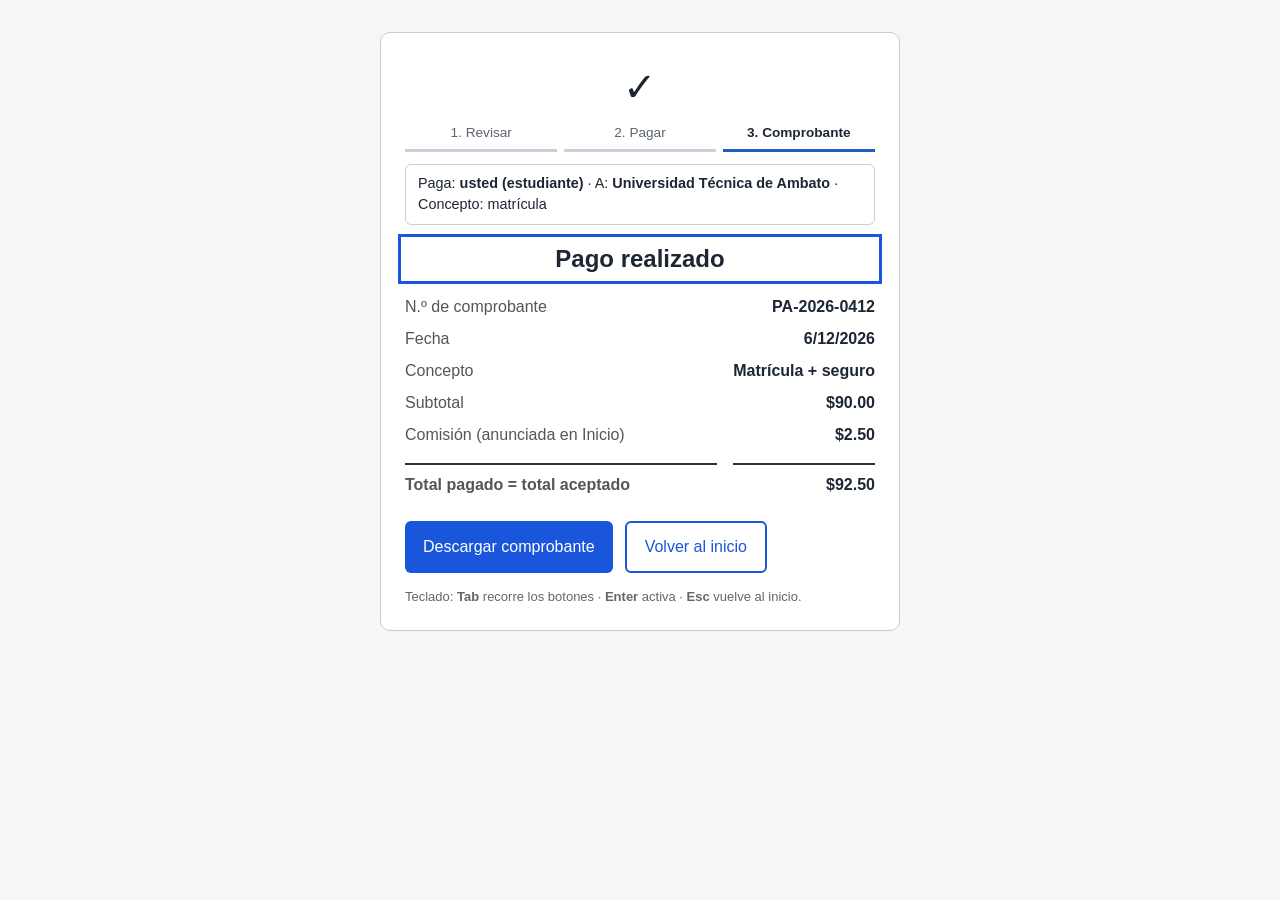
==== APE4-integral/prototipo/v2/confirmacion.html @ 9842c80d "chore(v2): base del prototipo v2 de la prueba integradora" ====
<!DOCTYPE html>
<html lang="es">
<head>
<meta charset="utf-8">
<meta name="viewport" content="width=device-width, initial-scale=1">
<title>Confirmación · Pagos académicos · v2</title>
<link rel="stylesheet" href="styles.css">
<style>
  .conf{max-width:520px;margin:32px auto;padding:24px;border:1px solid #ccc;border-radius:10px;background:#fff;font-family:Arial,sans-serif}
  .ok{font-size:40px;text-align:center}
  .conf h1{text-align:center;font-size:24px;margin:8px 0 18px}
  .conf h1:focus{outline:3px solid #1a56db;outline-offset:4px}
  dl{display:grid;grid-template-columns:1fr auto;gap:8px 16px;margin:0 0 16px}
  dt{color:#555} dd{margin:0;text-align:right;font-weight:bold}
  .total{border-top:2px solid #333;padding-top:8px}
  .aviso{padding:12px;border-radius:6px;margin-bottom:14px}
  .aviso.error{background:#fdecea;border:2px solid #c0392b}
  .acciones{display:flex;gap:12px;flex-wrap:wrap}
  .acciones button,.acciones a{padding:12px 18px;border-radius:6px;font-size:16px;cursor:pointer;text-decoration:none}
  .primario{background:#1a56db;color:#fff;border:0}
  .secundario{background:#fff;color:#1a56db;border:2px solid #1a56db}
  .acciones button:focus-visible,.acciones a:focus-visible{outline:3px solid #f59e0b;outline-offset:3px}
  .ayuda{font-size:13px;color:#666;margin-top:14px}
</style>
</head>
<body>
<main class="conf" aria-labelledby="titulo">
  <div class="ok" aria-hidden="true">✓</div>
  <ol class="pasos" aria-label="Pasos del pago"><li>1. Revisar</li><li>2. Pagar</li><li aria-current="step">3. Comprobante</li></ol>
  <p class="entidad" id="entidad"></p>
  <h1 id="titulo" tabindex="-1">Pago realizado</h1>
  <div id="aviso" role="alert" hidden></div>
  <dl id="detalle"></dl>
  <div class="acciones">
    <button type="button" class="primario" id="descargar">Descargar comprobante</button>
    <a class="secundario" id="volver" href="inicio.html">Volver al inicio</a>
  </div>
  <p class="ayuda">Teclado: <b>Tab</b> recorre los botones · <b>Enter</b> activa · <b>Esc</b> vuelve al inicio.</p>
</main>
<script>
  const q = new URLSearchParams(location.search);
  const caso = q.get('caso') === '04' ? '04' : '03';
  const pagos = q.get('pagos') === '2' ? 2 : 1;   // v1 IHC-04: pago.html envía pagos=2 si hubo doble clic
  const hoy = new Date().toLocaleDateString('es-EC');
  const num = 'PA-2026-' + (caso === '03' ? '0412' : '0530');

  const datos = caso === '03'
    ? [['N.º de comprobante', num], ['Fecha', hoy], ['Concepto', 'Matrícula + seguro'],
       ['Subtotal', '$90.00'], ['Comisión (anunciada en Inicio)', '$2.50'], ['Total pagado = total aceptado', '$92.50']]
    : [['N.º de comprobante', num], ['Fecha', hoy], ['Estudiante', 'Ana Torres'],
       ['Concepto', 'Pensión de octubre'], ['Método', 'Tarjeta •••• 4821'],
       ['Total pagado', pagos === 2 ? '$120.00 (2 cobros)' : '$60.00']];

  const dl = document.getElementById('detalle');
  datos.forEach(([k, v], i) => {
    const dt = document.createElement('dt'); dt.textContent = k;
    const dd = document.createElement('dd'); dd.textContent = v;
    if (i === datos.length - 1) { dt.className = 'total'; dd.className = 'total'; }
    dl.append(dt, dd);
  });

  if (caso === '04' && pagos === 2) {      // fallo adicional visible en v1
    const a = document.getElementById('aviso');
    a.className = 'aviso error'; a.hidden = false;
    a.textContent = 'Se registraron 2 pagos de $60.00.';
  }

  const inicio = 'inicio.html?caso=' + caso;
  document.getElementById('volver').href = inicio;
  document.getElementById('descargar').addEventListener('click', () => {
    const t = datos.map(([k, v]) => k + ': ' + v).join('\n');
    const url = URL.createObjectURL(new Blob(['Comprobante de pago\n\n' + t], {type: 'text/plain'}));
    const l = document.createElement('a'); l.href = url; l.download = num + '.txt'; l.click();
  });
  document.addEventListener('keydown', e => { if (e.key === 'Escape') location.href = inicio; });

  // Foco inicial en el título: el lector de pantalla y el teclado empiezan en el resultado
  document.getElementById('titulo').focus();
</script>
<script>
(function(){var c=new URLSearchParams(location.search).get('caso')==='04'?'04':'03';
document.getElementById('entidad').innerHTML=c==='04'
 ? 'Paga: <b>usted, como representante</b> · Por: <b>Ana Torres</b> · A: <b>Universidad Técnica de Ambato</b>'
 : 'Paga: <b>usted (estudiante)</b> · A: <b>Universidad Técnica de Ambato</b> · Concepto: matrícula';})();
</script>
</body>
</html>
---- APE4-integral/prototipo/v2/styles.css ----
:root{--fondo:#f5f6f8;--tinta:#1d2733;--texto:#1d2733;--borde:#c9d0d9;--acento:#1f5fbf;--error:#b3261e;--ok:#1b6e3c}
*{box-sizing:border-box}
body{margin:0;font:16px/1.5 system-ui,Segoe UI,Arial,sans-serif;background:var(--fondo);color:var(--tinta)}
main{max-width:34rem;margin:0 auto;padding:1.5rem 1rem 3rem}
h1{font-size:1.5rem;margin:0 0 1rem}
.panel{background:#fff;border:1px solid var(--borde);border-radius:8px;padding:1rem;margin-bottom:1rem}
.fila{display:flex;justify-content:space-between;padding:.25rem 0}
.total{font-weight:700;border-top:1px solid var(--borde);margin-top:.5rem;padding-top:.5rem}
label{display:block;font-weight:600;margin-top:1rem}
input{width:100%;padding:.6rem;border:1px solid var(--borde);border-radius:6px;font:inherit;margin-top:.25rem}
input[aria-invalid="true"]{border-color:var(--error)}
.msg{color:var(--error);font-size:.9rem;min-height:1.2rem;margin:.25rem 0 0}
.aviso{border-left:4px solid var(--error);background:#fdecea;padding:.75rem;margin-bottom:1rem}
.aviso.ok{border-color:var(--ok);background:#e7f4ec}
.acciones{display:flex;gap:.75rem;margin-top:1.5rem}
button,.btn{font:inherit;padding:.7rem 1.2rem;border-radius:6px;border:1px solid var(--acento);cursor:pointer;text-decoration:none}
.primario{background:var(--acento);color:#fff}
.secundario{background:#fff;color:var(--acento)}
button:disabled{opacity:.6;cursor:not-allowed}
:focus-visible{outline:3px solid #ffb000;outline-offset:2px}

.pasos{display:flex;gap:.4rem;list-style:none;padding:0;margin:0 0 .75rem;font-size:.85rem}
.pasos li{flex:1;text-align:center;padding:.35rem .2rem;border-bottom:3px solid var(--borde);color:#5a6472}
.pasos li[aria-current="step"]{border-color:var(--acento);color:var(--tinta);font-weight:700}
.entidad{font-size:.9rem;background:#fff;border:1px solid var(--borde);border-radius:6px;padding:.5rem .75rem;margin:0 0 1rem}
.ayuda{font-size:.85rem;color:#5a6472;margin:.2rem 0 0}
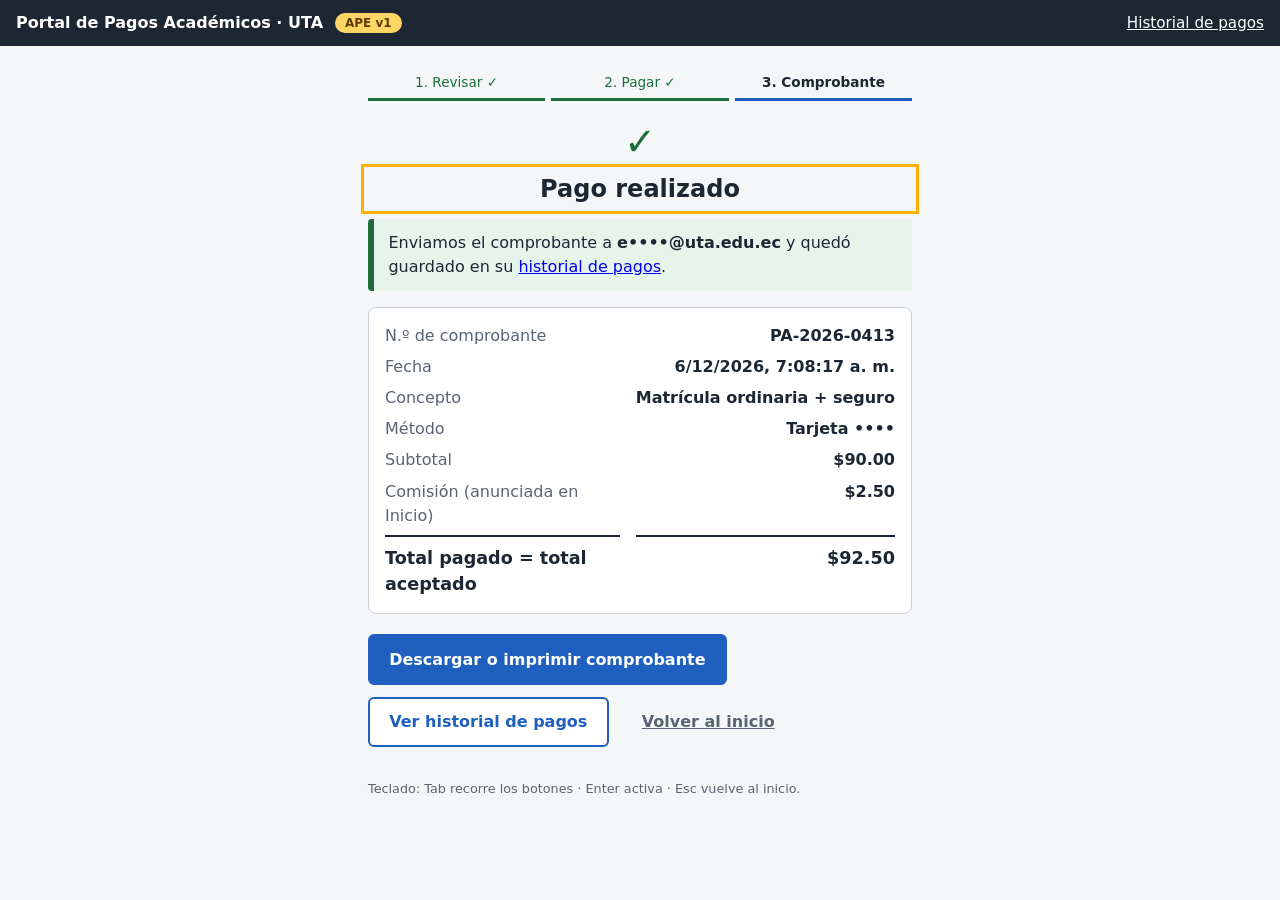
==== commit ddb22ff4: "chore(prototipo): crea la v2 como copia exacta de la v1 Base para la Fase 4: cada corrección va en s" ====
--- a/APE4-integral/prototipo/v2/confirmacion.html
+++ b/APE4-integral/prototipo/v2/confirmacion.html
@@ -1,87 +1,57 @@
 <!DOCTYPE html>
 <html lang="es">
 <head>
-<meta charset="utf-8">
-<meta name="viewport" content="width=device-width, initial-scale=1">
-<title>Confirmación · Pagos académicos · v2</title>
+<meta charset="UTF-8"><meta name="viewport" content="width=device-width, initial-scale=1">
+<title>Comprobante · APE v1</title>
 <link rel="stylesheet" href="styles.css">
 <style>
-  .conf{max-width:520px;margin:32px auto;padding:24px;border:1px solid #ccc;border-radius:10px;background:#fff;font-family:Arial,sans-serif}
-  .ok{font-size:40px;text-align:center}
-  .conf h1{text-align:center;font-size:24px;margin:8px 0 18px}
-  .conf h1:focus{outline:3px solid #1a56db;outline-offset:4px}
-  dl{display:grid;grid-template-columns:1fr auto;gap:8px 16px;margin:0 0 16px}
-  dt{color:#555} dd{margin:0;text-align:right;font-weight:bold}
-  .total{border-top:2px solid #333;padding-top:8px}
-  .aviso{padding:12px;border-radius:6px;margin-bottom:14px}
-  .aviso.error{background:#fdecea;border:2px solid #c0392b}
-  .acciones{display:flex;gap:12px;flex-wrap:wrap}
-  .acciones button,.acciones a{padding:12px 18px;border-radius:6px;font-size:16px;cursor:pointer;text-decoration:none}
-  .primario{background:#1a56db;color:#fff;border:0}
-  .secundario{background:#fff;color:#1a56db;border:2px solid #1a56db}
-  .acciones button:focus-visible,.acciones a:focus-visible{outline:3px solid #f59e0b;outline-offset:3px}
-  .ayuda{font-size:13px;color:#666;margin-top:14px}
+  .check{font-size:2.4rem;text-align:center;color:var(--ok)}
+  dl{display:grid;grid-template-columns:1fr auto;gap:.45rem 1rem;margin:0}
+  dt{color:var(--suave)} dd{margin:0;text-align:right;font-weight:600}
+  dt.t,dd.t{border-top:2px solid var(--tinta);padding-top:.5rem;font-weight:700;color:var(--tinta);font-size:1.1rem}
+  @media print{.barra,.acciones,.pasos,.demo{display:none}}
 </style>
 </head>
 <body>
-<main class="conf" aria-labelledby="titulo">
-  <div class="ok" aria-hidden="true">✓</div>
-  <ol class="pasos" aria-label="Pasos del pago"><li>1. Revisar</li><li>2. Pagar</li><li aria-current="step">3. Comprobante</li></ol>
-  <p class="entidad" id="entidad"></p>
-  <h1 id="titulo" tabindex="-1">Pago realizado</h1>
-  <div id="aviso" role="alert" hidden></div>
-  <dl id="detalle"></dl>
+<a class="saltar" href="#contenido">Saltar al contenido</a>
+<header class="barra"><strong>Portal de Pagos Académicos · UTA</strong><span class="version" data-version></span><a href="historial.html">Historial de pagos</a></header>
+<main id="contenido">
+  <ol class="pasos" aria-label="Pasos del pago"><li class="hecho">1. Revisar ✓</li><li class="hecho">2. Pagar ✓</li><li aria-current="step">3. Comprobante</li></ol>
+  <div class="check" aria-hidden="true">✓</div>
+  <h1 id="titulo" tabindex="-1" style="text-align:center">Pago realizado</h1>
+  <!-- R6 · P5: confirma el envío al correo y que quedó guardado -->
+  <div id="aviso" class="aviso ok" role="status"></div>
+  <section class="panel" aria-label="Comprobante"><dl id="detalle"></dl></section>
   <div class="acciones">
-    <button type="button" class="primario" id="descargar">Descargar comprobante</button>
-    <a class="secundario" id="volver" href="inicio.html">Volver al inicio</a>
+    <button type="button" class="primario" id="imprimir">Descargar o imprimir comprobante</button>
+    <a class="btn secundario" href="historial.html">Ver historial de pagos</a>
+    <a class="btn texto" href="inicio.html">Volver al inicio</a>
   </div>
-  <p class="ayuda">Teclado: <b>Tab</b> recorre los botones · <b>Enter</b> activa · <b>Esc</b> vuelve al inicio.</p>
+  <p class="demo">Teclado: Tab recorre los botones · Enter activa · Esc vuelve al inicio.</p>
 </main>
+<script src="comun.js"></script>
 <script>
-  const q = new URLSearchParams(location.search);
-  const caso = q.get('caso') === '04' ? '04' : '03';
-  const pagos = q.get('pagos') === '2' ? 2 : 1;   // v1 IHC-04: pago.html envía pagos=2 si hubo doble clic
-  const hoy = new Date().toLocaleDateString('es-EC');
-  const num = 'PA-2026-' + (caso === '03' ? '0412' : '0530');
-
-  const datos = caso === '03'
-    ? [['N.º de comprobante', num], ['Fecha', hoy], ['Concepto', 'Matrícula + seguro'],
-       ['Subtotal', '$90.00'], ['Comisión (anunciada en Inicio)', '$2.50'], ['Total pagado = total aceptado', '$92.50']]
-    : [['N.º de comprobante', num], ['Fecha', hoy], ['Estudiante', 'Ana Torres'],
-       ['Concepto', 'Pensión de octubre'], ['Método', 'Tarjeta •••• 4821'],
-       ['Total pagado', pagos === 2 ? '$120.00 (2 cobros)' : '$60.00']];
-
-  const dl = document.getElementById('detalle');
-  datos.forEach(([k, v], i) => {
-    const dt = document.createElement('dt'); dt.textContent = k;
-    const dd = document.createElement('dd'); dd.textContent = v;
-    if (i === datos.length - 1) { dt.className = 'total'; dd.className = 'total'; }
-    dl.append(dt, dd);
-  });
-
-  if (caso === '04' && pagos === 2) {      // fallo adicional visible en v1
-    const a = document.getElementById('aviso');
-    a.className = 'aviso error'; a.hidden = false;
-    a.textContent = 'Se registraron 2 pagos de $60.00.';
+  const m = metodoActual();
+  const ver = qs.get('ver');                                    // ver = comprobante abierto desde el historial
+  const hist = leerHistorial();
+  let reg = ver ? hist.find(h => h.num === ver) : null;
+  if (!reg) {
+    const correo = qs.get('correo') || 'estudiante@uta.edu.ec';
+    const n = 'PA-2026-' + String(413 + hist.length).padStart(4, '0');
+    reg = { num:n, fecha:new Date().toLocaleString('es-EC'), metodo:m, fin:qs.get('fin')||'', banco:qs.get('banco')||'',
+            correo, sub:subtotal(), com:METODOS[m].comision, total:totalDe(m) };
+    if (!hist.some(h => h.num === n)) { hist.unshift(reg); guardarHistorial(hist); }
   }
-
-  const inicio = 'inicio.html?caso=' + caso;
-  document.getElementById('volver').href = inicio;
-  document.getElementById('descargar').addEventListener('click', () => {
-    const t = datos.map(([k, v]) => k + ': ' + v).join('\n');
-    const url = URL.createObjectURL(new Blob(['Comprobante de pago\n\n' + t], {type: 'text/plain'}));
-    const l = document.createElement('a'); l.href = url; l.download = num + '.txt'; l.click();
-  });
-  document.addEventListener('keydown', e => { if (e.key === 'Escape') location.href = inicio; });
-
-  // Foco inicial en el título: el lector de pantalla y el teclado empiezan en el resultado
+  const tapado = c => c.replace(/^(.)[^@]*(@.*)$/, '$1••••$2');
+  const medio = reg.metodo === 'tarjeta' ? 'Tarjeta •••• ' + reg.fin : 'Transferencia · ' + reg.banco;
+  const filas = [['N.º de comprobante', reg.num], ['Fecha', reg.fecha], ['Concepto', 'Matrícula ordinaria + seguro'],
+                 ['Método', medio], ['Subtotal', usd(reg.sub)], ['Comisión (anunciada en Inicio)', usd(reg.com)]];
+  document.getElementById('detalle').innerHTML = filas.map(f => '<dt>'+f[0]+'</dt><dd>'+f[1]+'</dd>').join('') +
+    '<dt class="t">Total pagado = total aceptado</dt><dd class="t">' + usd(reg.total) + '</dd>';
+  document.getElementById('aviso').innerHTML = 'Enviamos el comprobante a <b>' + tapado(reg.correo) + '</b> y quedó guardado en su <a href="historial.html">historial de pagos</a>.';
+  document.getElementById('imprimir').onclick = () => window.print();
+  document.addEventListener('keydown', e => { if (e.key === 'Escape') location.href = 'inicio.html'; });
   document.getElementById('titulo').focus();
-</script>
-<script>
-(function(){var c=new URLSearchParams(location.search).get('caso')==='04'?'04':'03';
-document.getElementById('entidad').innerHTML=c==='04'
- ? 'Paga: <b>usted, como representante</b> · Por: <b>Ana Torres</b> · A: <b>Universidad Técnica de Ambato</b>'
- : 'Paga: <b>usted (estudiante)</b> · A: <b>Universidad Técnica de Ambato</b> · Concepto: matrícula';})();
 </script>
 </body>
 </html>
--- a/APE4-integral/prototipo/v2/styles.css
+++ b/APE4-integral/prototipo/v2/styles.css
@@ -1,26 +1,66 @@
-:root{--fondo:#f5f6f8;--tinta:#1d2733;--texto:#1d2733;--borde:#c9d0d9;--acento:#1f5fbf;--error:#b3261e;--ok:#1b6e3c}
+/* APE 4 · Prototipo v1 · basado en prototipo/v2 de la Prueba Integradora (IHC-03) */
+:root{--fondo:#f5f6f8;--tinta:#1d2733;--suave:#5a6472;--borde:#c9d0d9;--acento:#1f5fbf;--acento-osc:#174a96;--error:#b3261e;--error-f:#fdecea;--ok:#1b6e3c;--ok-f:#e7f4ec;--foco:#ffb000}
 *{box-sizing:border-box}
-body{margin:0;font:16px/1.5 system-ui,Segoe UI,Arial,sans-serif;background:var(--fondo);color:var(--tinta)}
-main{max-width:34rem;margin:0 auto;padding:1.5rem 1rem 3rem}
-h1{font-size:1.5rem;margin:0 0 1rem}
+body{margin:0;font:16px/1.5 system-ui,"Segoe UI",Arial,sans-serif;background:var(--fondo);color:var(--tinta)}
+.saltar{position:absolute;left:-999px;top:8px;background:#000;color:#fff;padding:8px 12px;border-radius:6px;z-index:50}
+.saltar:focus{left:8px}
+.barra{background:#1d2733;color:#fff;display:flex;align-items:center;gap:.75rem;padding:.7rem 1rem;flex-wrap:wrap}
+.barra strong{font-size:1rem}
+.barra a{color:#fff;margin-left:auto;font-size:.95rem}
+.version{background:#ffd666;color:#5a3d00;border-radius:999px;padding:1px 10px;font-size:.75rem;font-weight:700}
+main{max-width:36rem;margin:0 auto;padding:1.25rem 1rem 3rem}
+h1{font-size:1.5rem;margin:0 0 .75rem}
+h1:focus{outline:3px solid var(--foco);outline-offset:4px}
 .panel{background:#fff;border:1px solid var(--borde);border-radius:8px;padding:1rem;margin-bottom:1rem}
 .fila{display:flex;justify-content:space-between;padding:.25rem 0}
-.total{font-weight:700;border-top:1px solid var(--borde);margin-top:.5rem;padding-top:.5rem}
+.total{font-weight:700;border-top:2px solid var(--tinta);margin-top:.5rem;padding-top:.5rem;font-size:1.1rem}
+fieldset{border:1px solid var(--borde);border-radius:8px;background:#fff;padding:.75rem 1rem 1rem;margin:0 0 1rem}
+legend{font-weight:700;padding:0 .35rem}
+.opcion{display:flex;gap:.65rem;align-items:flex-start;border:2px solid var(--borde);border-radius:8px;padding:.65rem .8rem;margin-top:.6rem;cursor:pointer}
+.opcion:hover{border-color:var(--acento)}
+.opcion:has(input:checked){border-color:var(--acento);background:#eef4ff}
+.opcion input{margin-top:.3rem;width:auto}
+.opcion b{display:block}
+.opcion small{color:var(--suave)}
 label{display:block;font-weight:600;margin-top:1rem}
-input{width:100%;padding:.6rem;border:1px solid var(--borde);border-radius:6px;font:inherit;margin-top:.25rem}
-input[aria-invalid="true"]{border-color:var(--error)}
-.msg{color:var(--error);font-size:.9rem;min-height:1.2rem;margin:.25rem 0 0}
-.aviso{border-left:4px solid var(--error);background:#fdecea;padding:.75rem;margin-bottom:1rem}
-.aviso.ok{border-color:var(--ok);background:#e7f4ec}
-.acciones{display:flex;gap:.75rem;margin-top:1.5rem}
-button,.btn{font:inherit;padding:.7rem 1.2rem;border-radius:6px;border:1px solid var(--acento);cursor:pointer;text-decoration:none}
+input,select{width:100%;padding:.6rem;border:1px solid #8a94a3;border-radius:6px;font:inherit;margin-top:.25rem;background:#fff}
+input:hover,select:hover{border-color:var(--acento)}
+input[aria-invalid="true"],select[aria-invalid="true"]{border:2px solid var(--error);background:var(--error-f)}
+input.valido{border-color:var(--ok)}
+.dos{display:grid;grid-template-columns:1fr 1fr;gap:0 .75rem}
+.ayuda{font-size:.85rem;color:var(--suave);margin:.2rem 0 0}
+.msg{color:var(--error);font-size:.9rem;font-weight:600;min-height:1.2rem;margin:.25rem 0 0}
+.msg:not(:empty)::before{content:"⚠ "}
+.okmsg{color:var(--ok);font-size:.85rem;margin:.2rem 0 0}
+.aviso{border-left:6px solid var(--error);background:var(--error-f);padding:.75rem .9rem;margin-bottom:1rem;border-radius:4px}
+.aviso.ok{border-color:var(--ok);background:var(--ok-f)}
+.aviso.info{border-color:var(--acento);background:#eef4ff}
+.aviso .acciones{margin-top:.75rem}
+.acciones{display:flex;gap:.75rem;margin-top:1.25rem;flex-wrap:wrap}
+button,.btn{font:inherit;font-weight:600;padding:.7rem 1.2rem;border-radius:6px;border:2px solid var(--acento);cursor:pointer;text-decoration:none;display:inline-flex;align-items:center;gap:.5rem;min-height:44px;transition:transform .08s,background .15s}
+button:active,.btn:active{transform:scale(.97)}
 .primario{background:var(--acento);color:#fff}
+.primario:hover{background:var(--acento-osc)}
 .secundario{background:#fff;color:var(--acento)}
-button:disabled{opacity:.6;cursor:not-allowed}
-:focus-visible{outline:3px solid #ffb000;outline-offset:2px}
-
+.secundario:hover{background:#eef4ff}
+.texto{background:none;border-color:transparent;color:var(--suave);text-decoration:underline}
+button:disabled{opacity:.65;cursor:not-allowed}
+.spin{width:16px;height:16px;border:3px solid rgba(255,255,255,.45);border-top-color:#fff;border-radius:50%;animation:g .8s linear infinite}
+@keyframes g{to{transform:rotate(360deg)}}
+@media (prefers-reduced-motion:reduce){.spin{animation-duration:2.5s}*{transition:none!important}}
+:focus-visible{outline:3px solid var(--foco);outline-offset:2px}
 .pasos{display:flex;gap:.4rem;list-style:none;padding:0;margin:0 0 .75rem;font-size:.85rem}
-.pasos li{flex:1;text-align:center;padding:.35rem .2rem;border-bottom:3px solid var(--borde);color:#5a6472}
+.pasos li{flex:1;text-align:center;padding:.35rem .2rem;border-bottom:3px solid var(--borde);color:var(--suave)}
+.pasos li.hecho{border-color:var(--ok);color:var(--ok)}
 .pasos li[aria-current="step"]{border-color:var(--acento);color:var(--tinta);font-weight:700}
 .entidad{font-size:.9rem;background:#fff;border:1px solid var(--borde);border-radius:6px;padding:.5rem .75rem;margin:0 0 1rem}
-.ayuda{font-size:.85rem;color:#5a6472;margin:.2rem 0 0}
+.modal-fondo{position:fixed;inset:0;background:rgba(17,24,39,.55);display:none;align-items:center;justify-content:center;padding:1rem;z-index:40}
+.modal-fondo.ver{display:flex}
+.modal{background:#fff;border-radius:10px;padding:1.25rem 1.25rem 1rem;max-width:26rem;width:100%}
+.modal h2{margin:0 0 .5rem;font-size:1.2rem}
+.peligro{background:var(--error);border-color:var(--error);color:#fff}
+.lista{list-style:none;margin:0;padding:0}
+.lista li{background:#fff;border:1px solid var(--borde);border-radius:8px;padding:.75rem .9rem;margin-bottom:.6rem;display:flex;justify-content:space-between;gap:.5rem;flex-wrap:wrap;align-items:center}
+.vacio{text-align:center;color:var(--suave);border:2px dashed var(--borde);border-radius:8px;padding:1.5rem}
+.sr{position:absolute;width:1px;height:1px;overflow:hidden;clip:rect(0 0 0 0)}
+.demo{margin-top:2rem;font-size:.8rem;color:var(--suave)}
